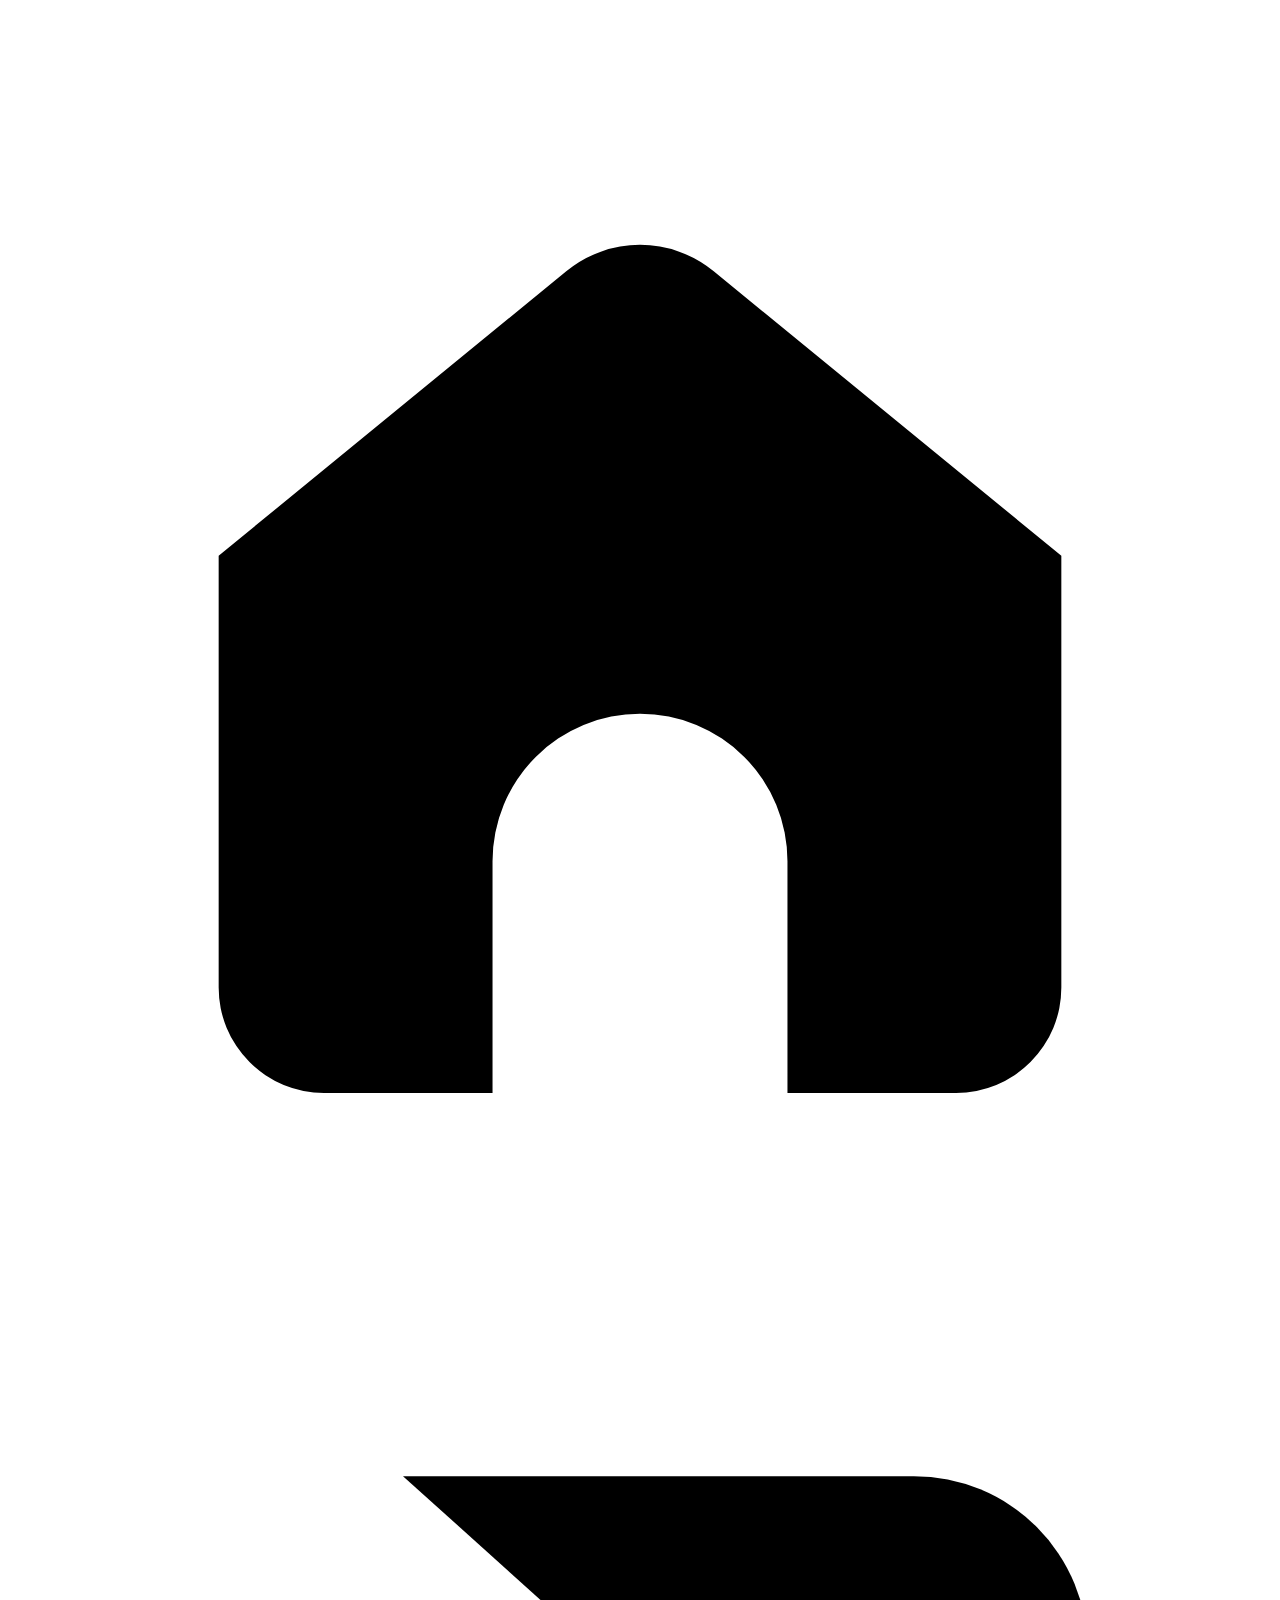
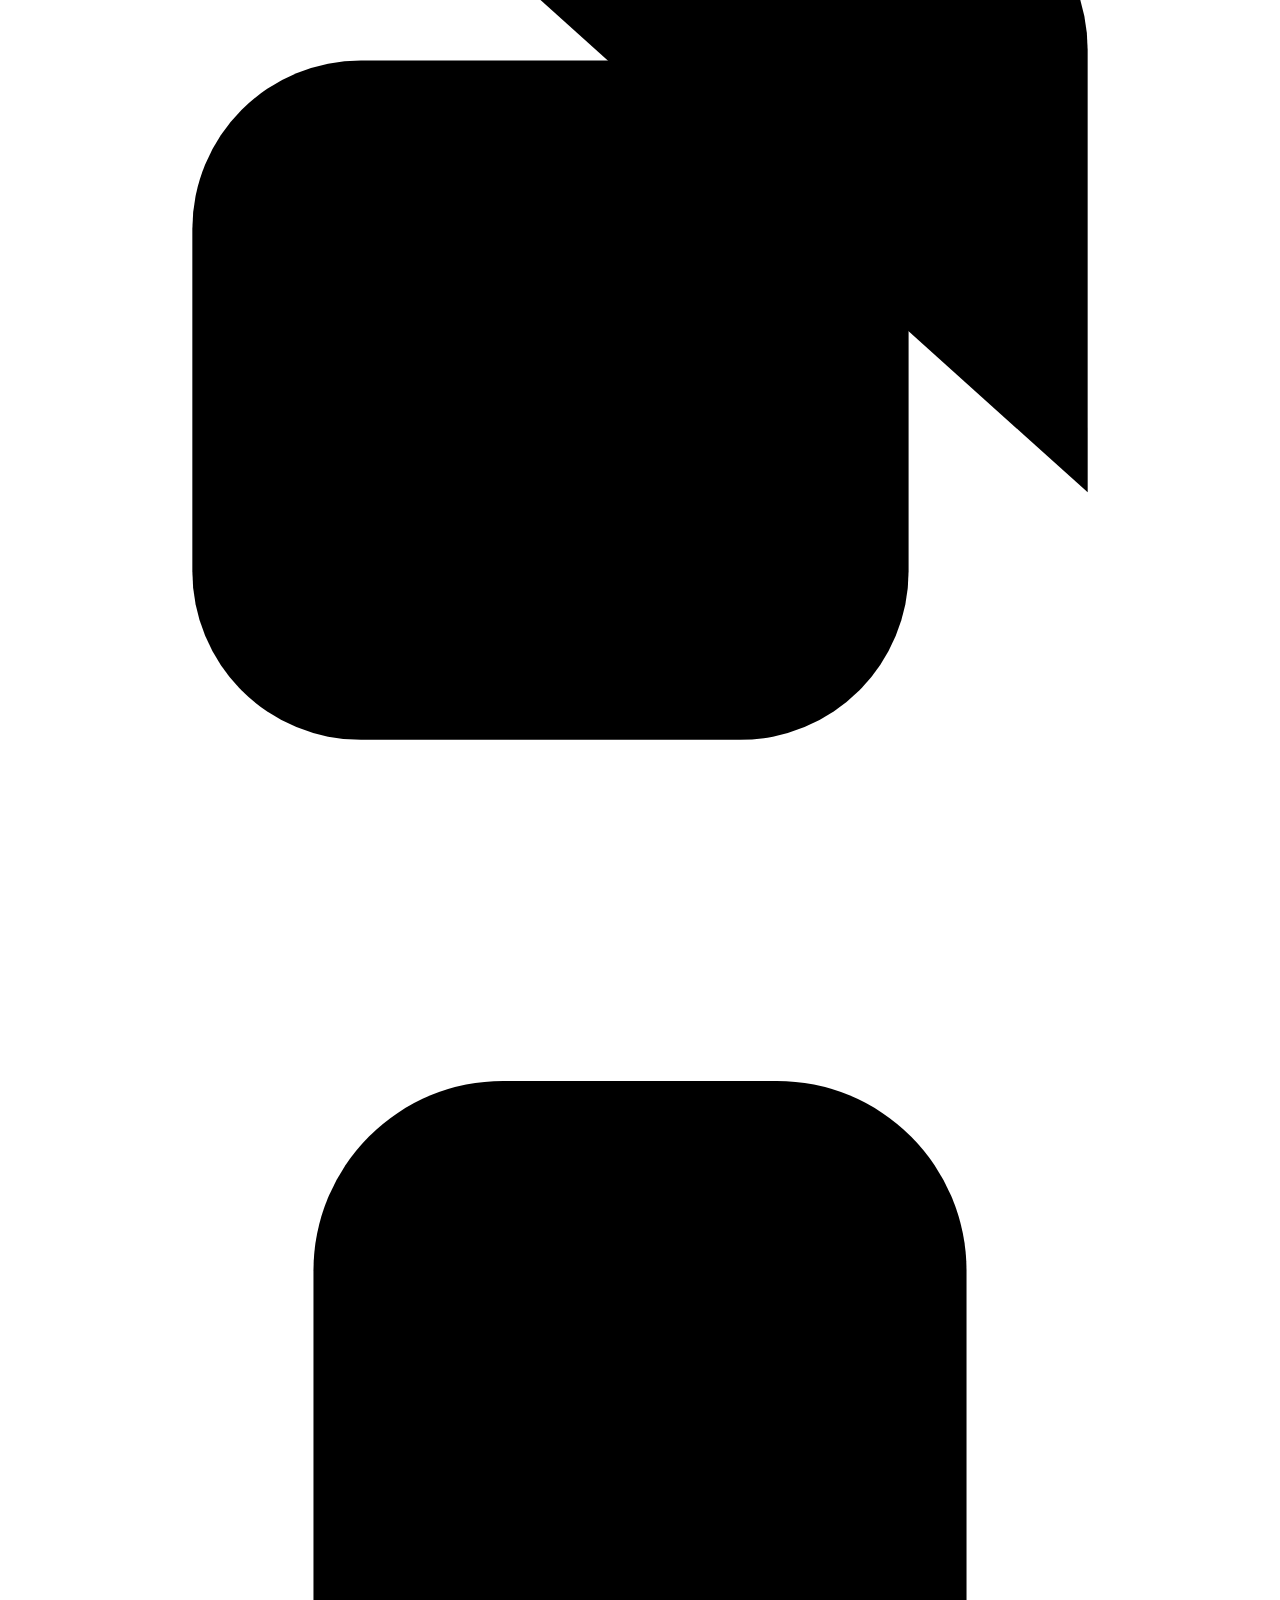
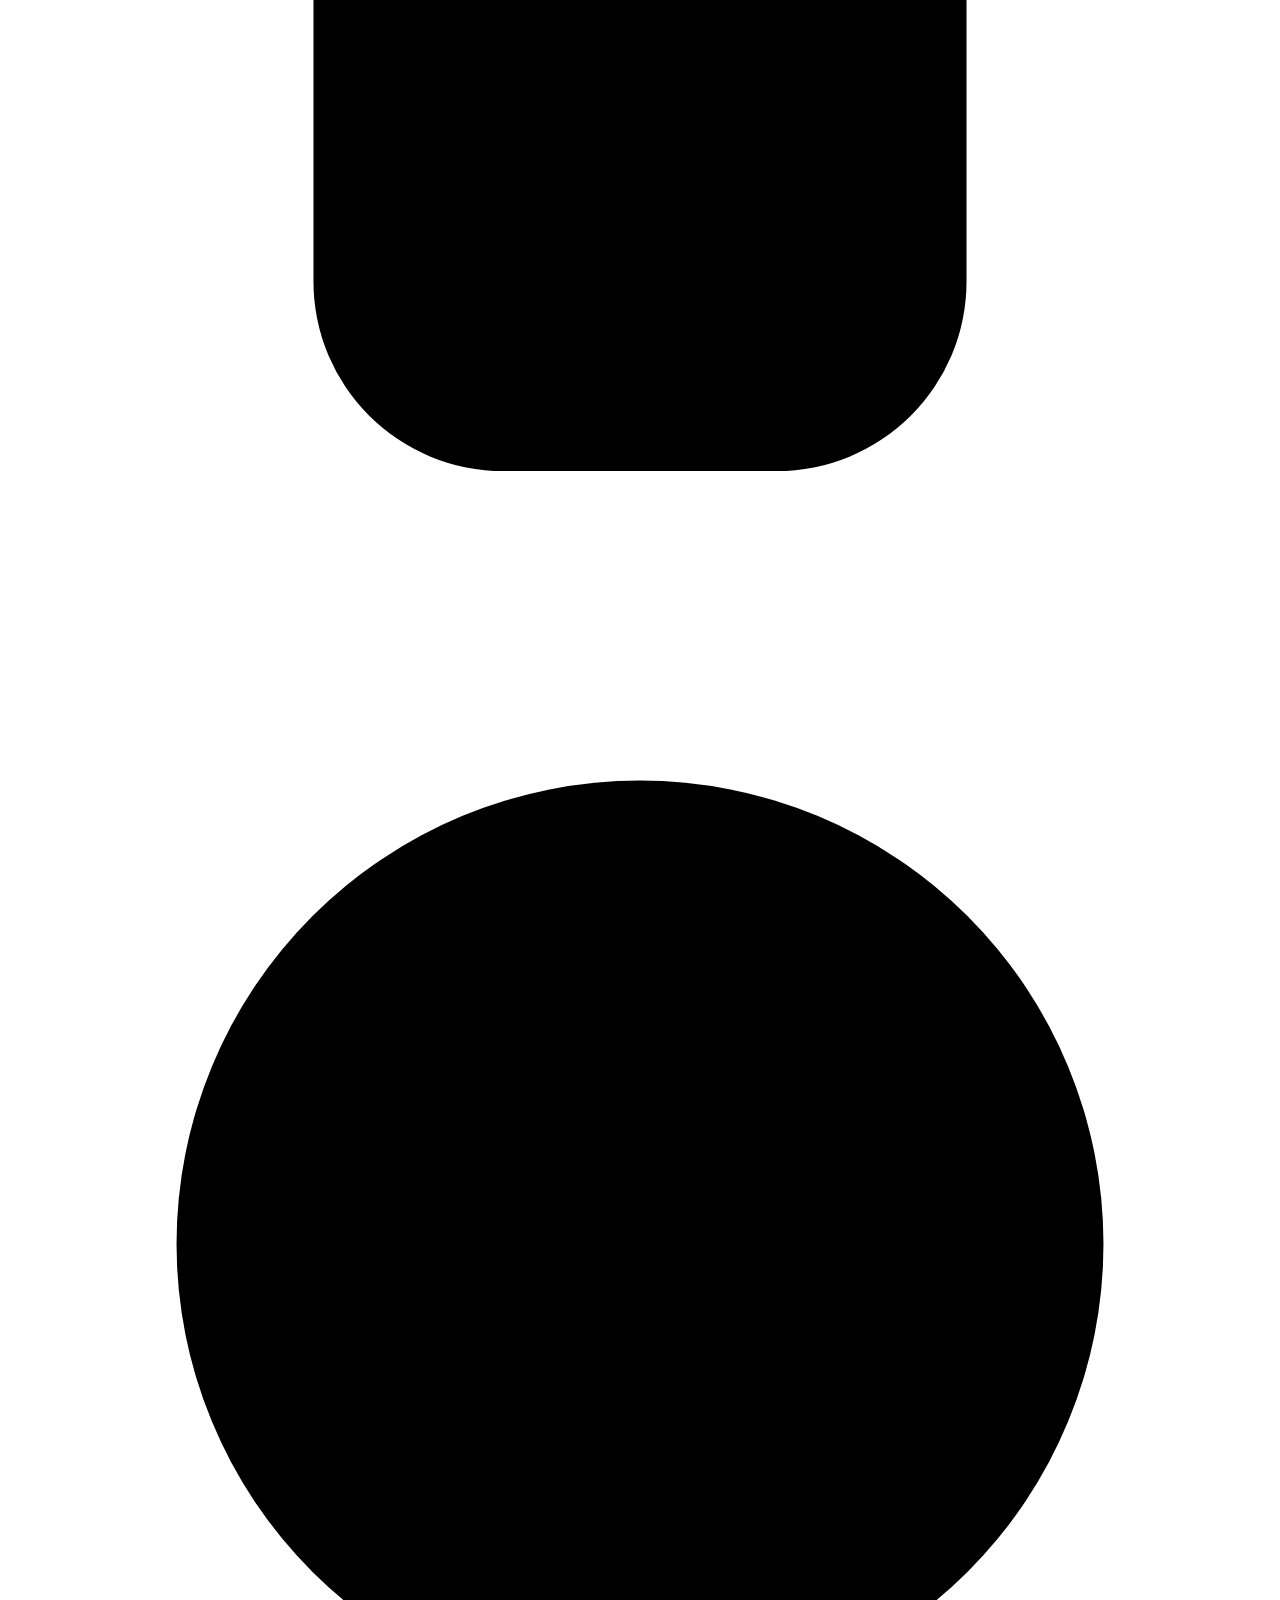
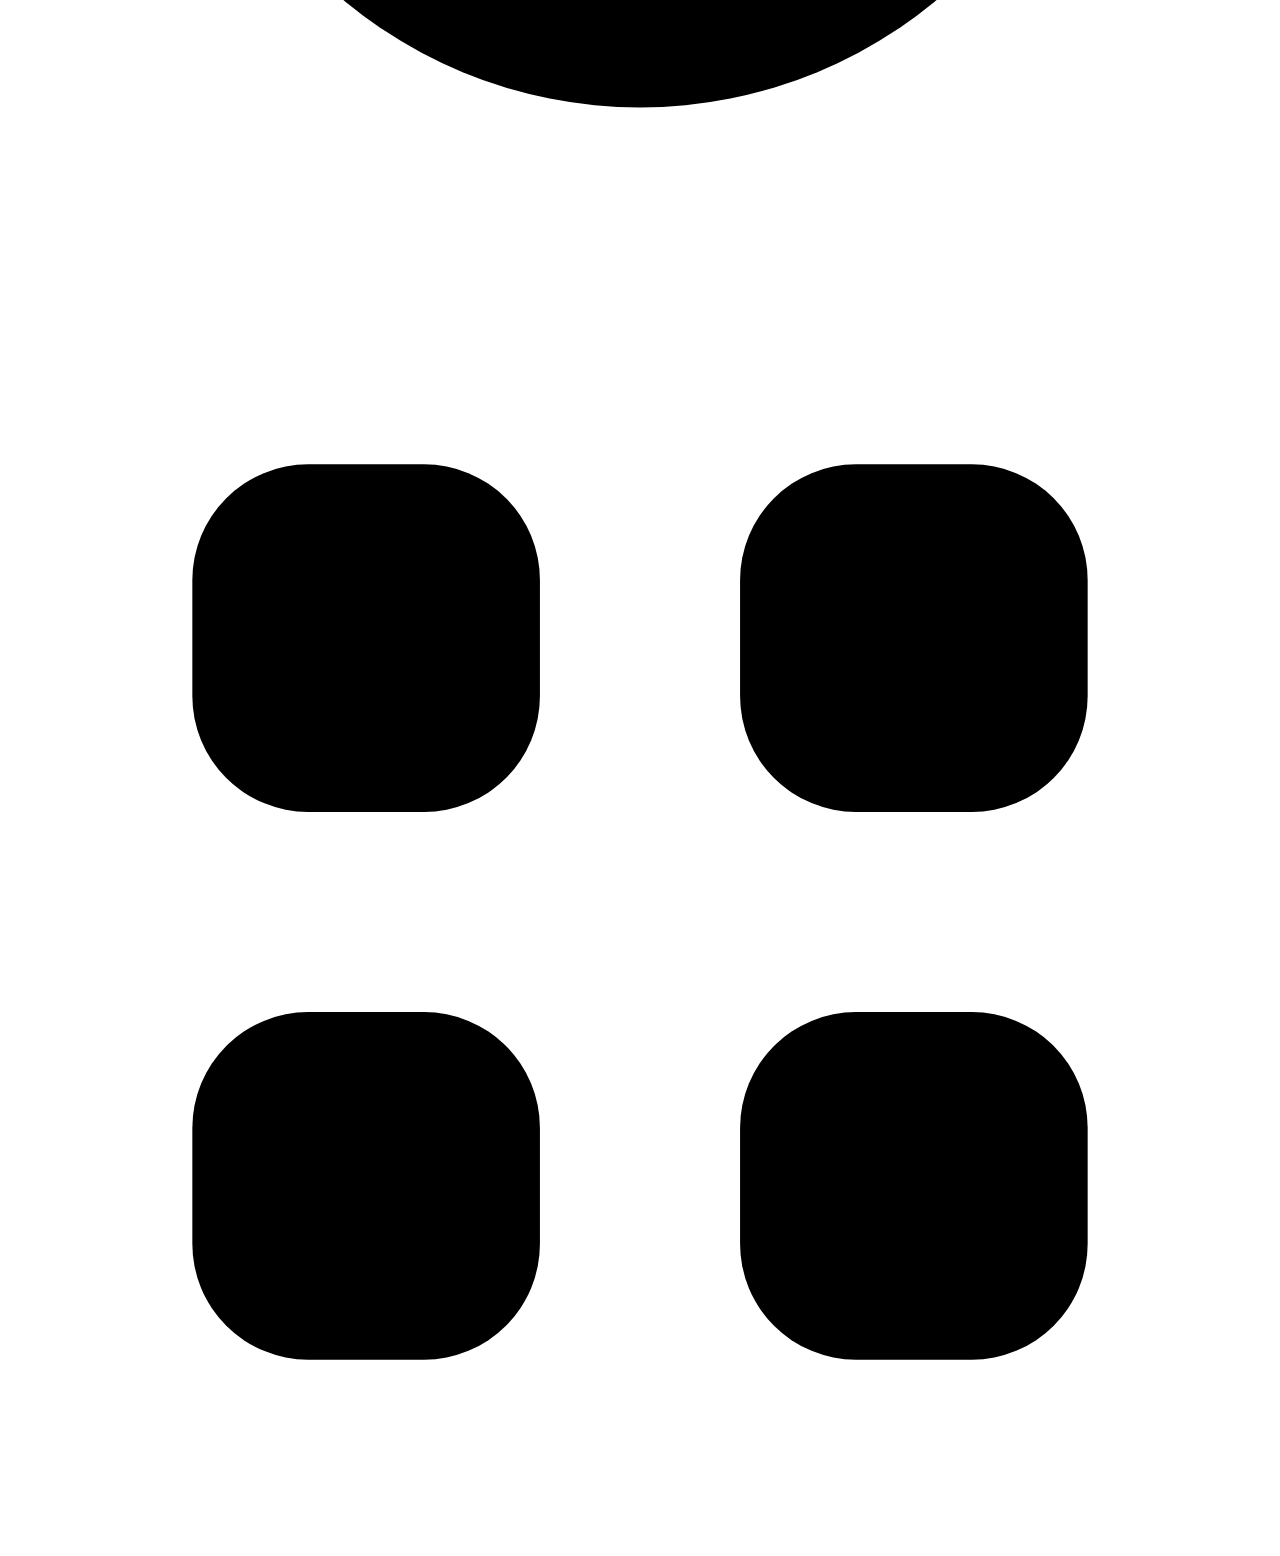
==== velvet/static/index.html @ 1a787cc7 "Velvet: start app from VidShelf 10.6 with comics backend Copy VidShelf 10.6 Android app and web UI i" ====
<!doctype html>
<html lang="ko">
<head>
<meta charset="utf-8">
<meta name="viewport" content="width=device-width, initial-scale=1, viewport-fit=cover">
<meta name="theme-color" content="#F4F3EF">
<title>VidShelf</title>
<link rel="icon" href="data:image/svg+xml,%3Csvg xmlns='http://www.w3.org/2000/svg' viewBox='0 0 32 32'%3E%3Crect width='32' height='32' rx='7' fill='%23e8a33d'/%3E%3Cpath d='M12 9l11 7-11 7z' fill='%230f1115'/%3E%3C/svg%3E">
<link rel="stylesheet" href="https://fonts.googleapis.com/css2?family=IBM+Plex+Sans+KR:wght@400;500;600;700&display=swap">
<link rel="stylesheet" href="/style.css">
<script>
/* 첫 화면이 그려지기 전에 테마 적용 (시스템 / 라이트 / 다크) */
(function () {
  var pref = "system";
  try { pref = localStorage.getItem("vs-theme") || "system"; } catch (e) {}
  var sysDark;
  try { sysDark = window.VidShelfApp ? VidShelfApp.isSystemDark() : matchMedia("(prefers-color-scheme: dark)").matches; } catch (e) { sysDark = false; }
  document.documentElement.dataset.theme = pref === "dark" || (pref === "system" && sysDark) ? "dark" : "light";
})();
</script>
</head>
<body>
<header class="topbar">
  <div id="jobbar" class="jobbar" hidden></div>
  <nav class="tabs" aria-label="메뉴">
    <span class="tab-blob" aria-hidden="true"></span>
    <a href="#/home" draggable="false" data-tab="home" aria-label="홈" title="홈"><svg class="ico" viewBox="0 0 24 24" aria-hidden="true"><path class="b" d="M4 10.4 10.6 5a2.2 2.2 0 0 1 2.8 0L20 10.4V18.6a2 2 0 0 1-2 2h-3.2v-4.4a2.8 2.8 0 0 0-5.6 0v4.4H6a2 2 0 0 1-2-2z"/></svg></a>
    <a href="#/media" draggable="false" data-tab="media" aria-label="미디어" title="미디어 (동영상·사진)"><svg class="ico" viewBox="0 0 24 24" aria-hidden="true"><path d="M7.5 3.8h9.7a3.3 3.3 0 0 1 3.3 3.3v8.4"/><rect class="b" x="3.5" y="7.3" width="13.6" height="12.9" rx="3.2"/><path class="tp" d="M8.03 11.5Q8.03 10.75 8.69 11.11L12.78 13.39Q13.43 13.75 12.78 14.11L8.69 16.39Q8.03 16.75 8.03 16z"/></svg></a>
    <a href="#/shorts" draggable="false" data-tab="shorts" aria-label="숏폼" title="숏폼 (2분 이하)"><svg class="ico" viewBox="0 0 24 24" aria-hidden="true"><rect class="b" x="5.8" y="2.6" width="12.4" height="18.8" rx="3.6"/><path class="tp" d="M9.56 9.45Q9.56 8.7 10.22 9.07L14.71 11.63Q15.36 12 14.71 12.37L10.22 14.93Q9.56 15.3 9.56 14.55z"/></svg></a>
    <a href="#/explore" draggable="false" data-tab="explore" aria-label="탐색" title="탐색 (사람·태그)"><svg class="ico" viewBox="0 0 24 24" aria-hidden="true"><circle class="b" cx="12" cy="12" r="8.8"/><path class="k fk" d="M15.6 8.4 13.4 13.4 8.4 15.6 10.6 10.6z"/></svg></a>
    <a href="#/library" draggable="false" data-tab="library" aria-label="설정" title="설정 (시청 기록·파일·설정)"><svg class="ico" viewBox="0 0 24 24" aria-hidden="true"><rect class="b" x="3.5" y="3.5" width="6.6" height="6.6" rx="2.2"/><rect class="b" x="13.9" y="3.5" width="6.6" height="6.6" rx="2.2"/><rect class="b" x="3.5" y="13.9" width="6.6" height="6.6" rx="2.2"/><rect class="b" x="13.9" y="13.9" width="6.6" height="6.6" rx="2.2"/></svg></a>
  </nav>
</header>
<main id="app"></main>
<div id="toast" class="toast" hidden></div>
<script src="/app.js"></script>
</body>
</html>
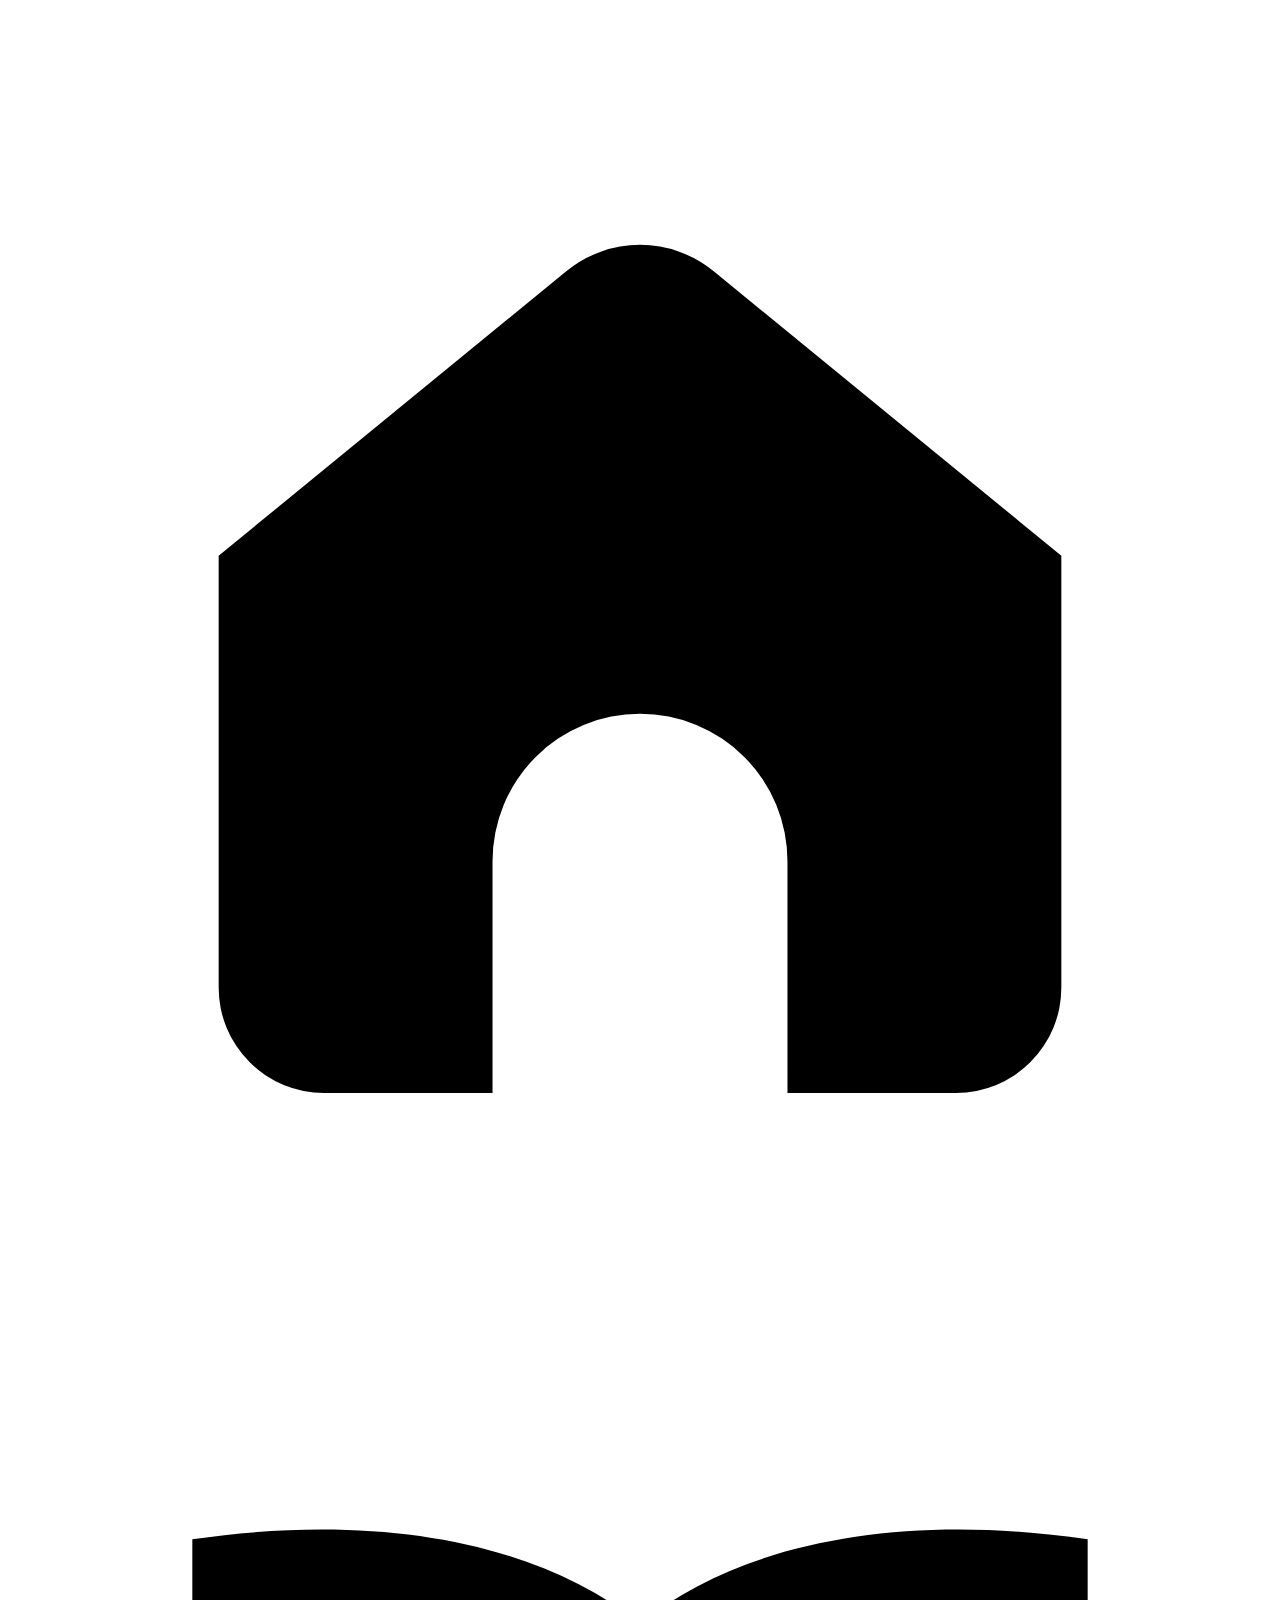
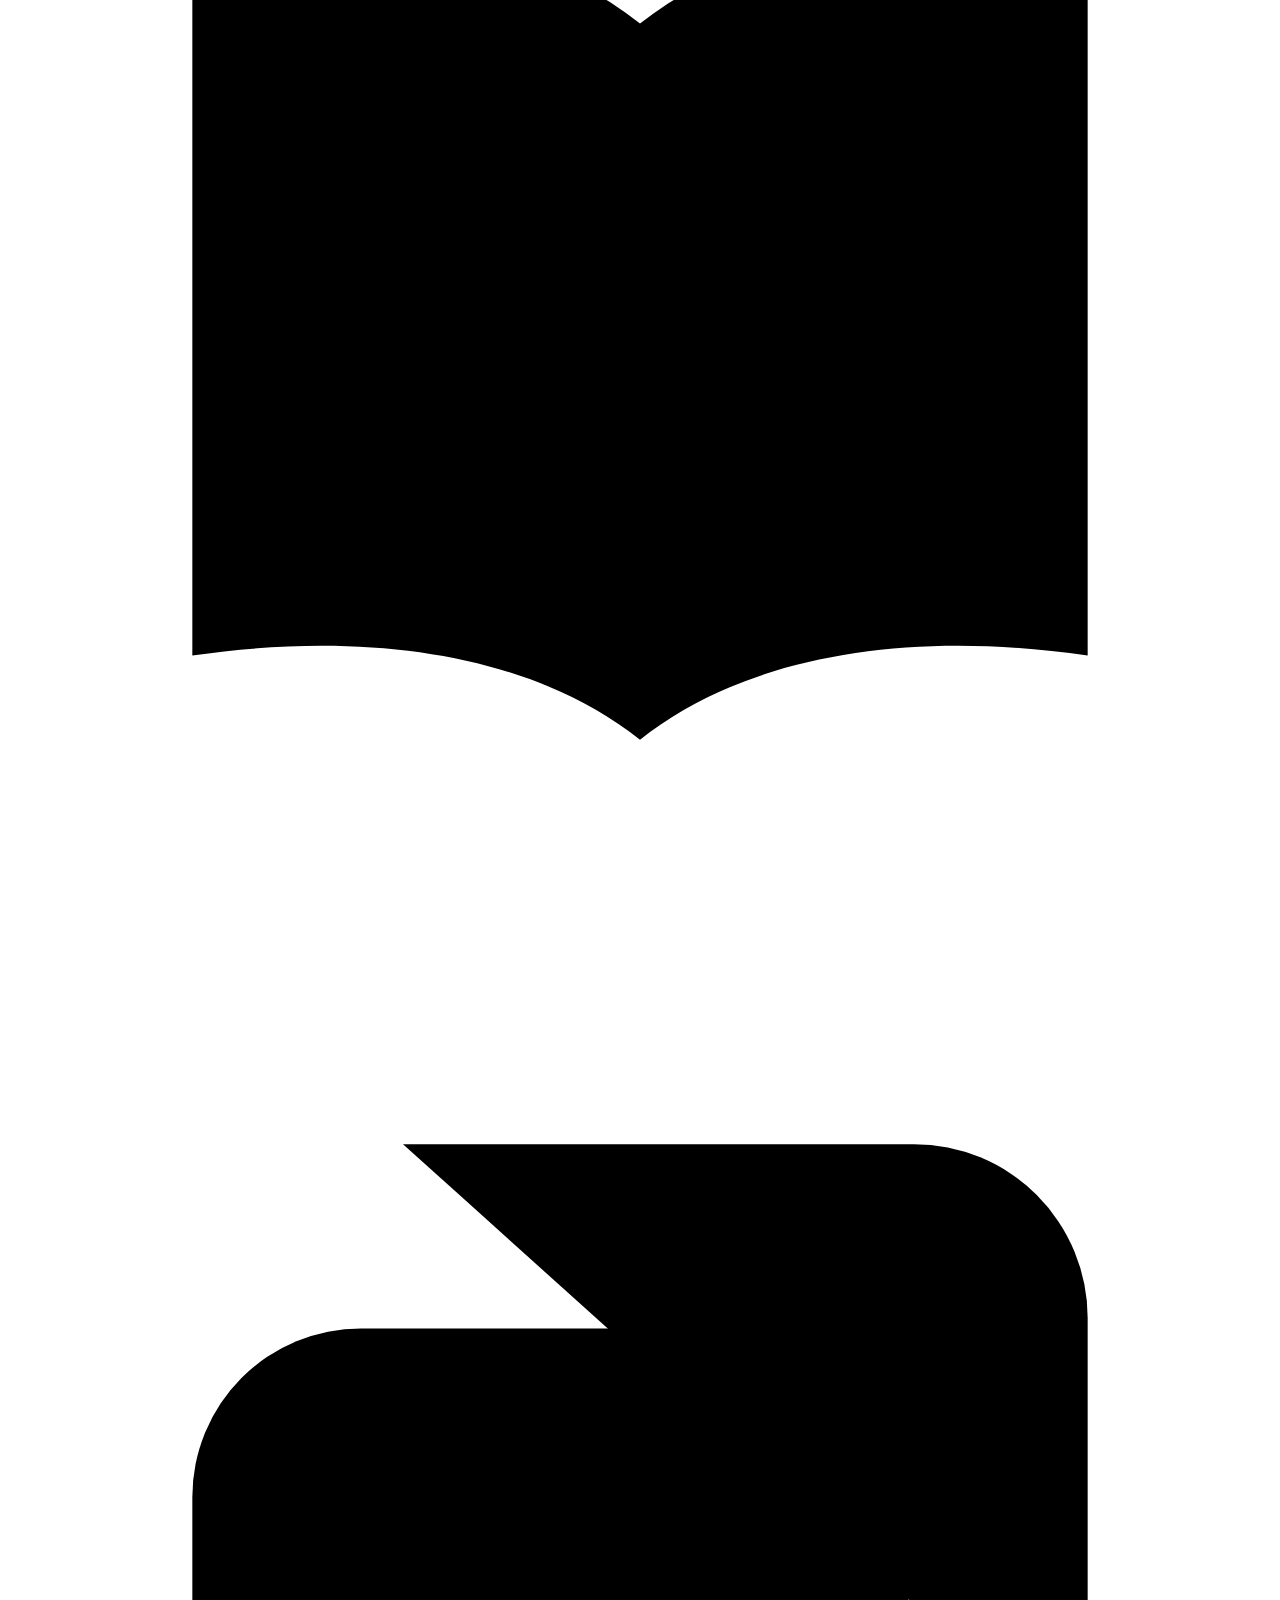
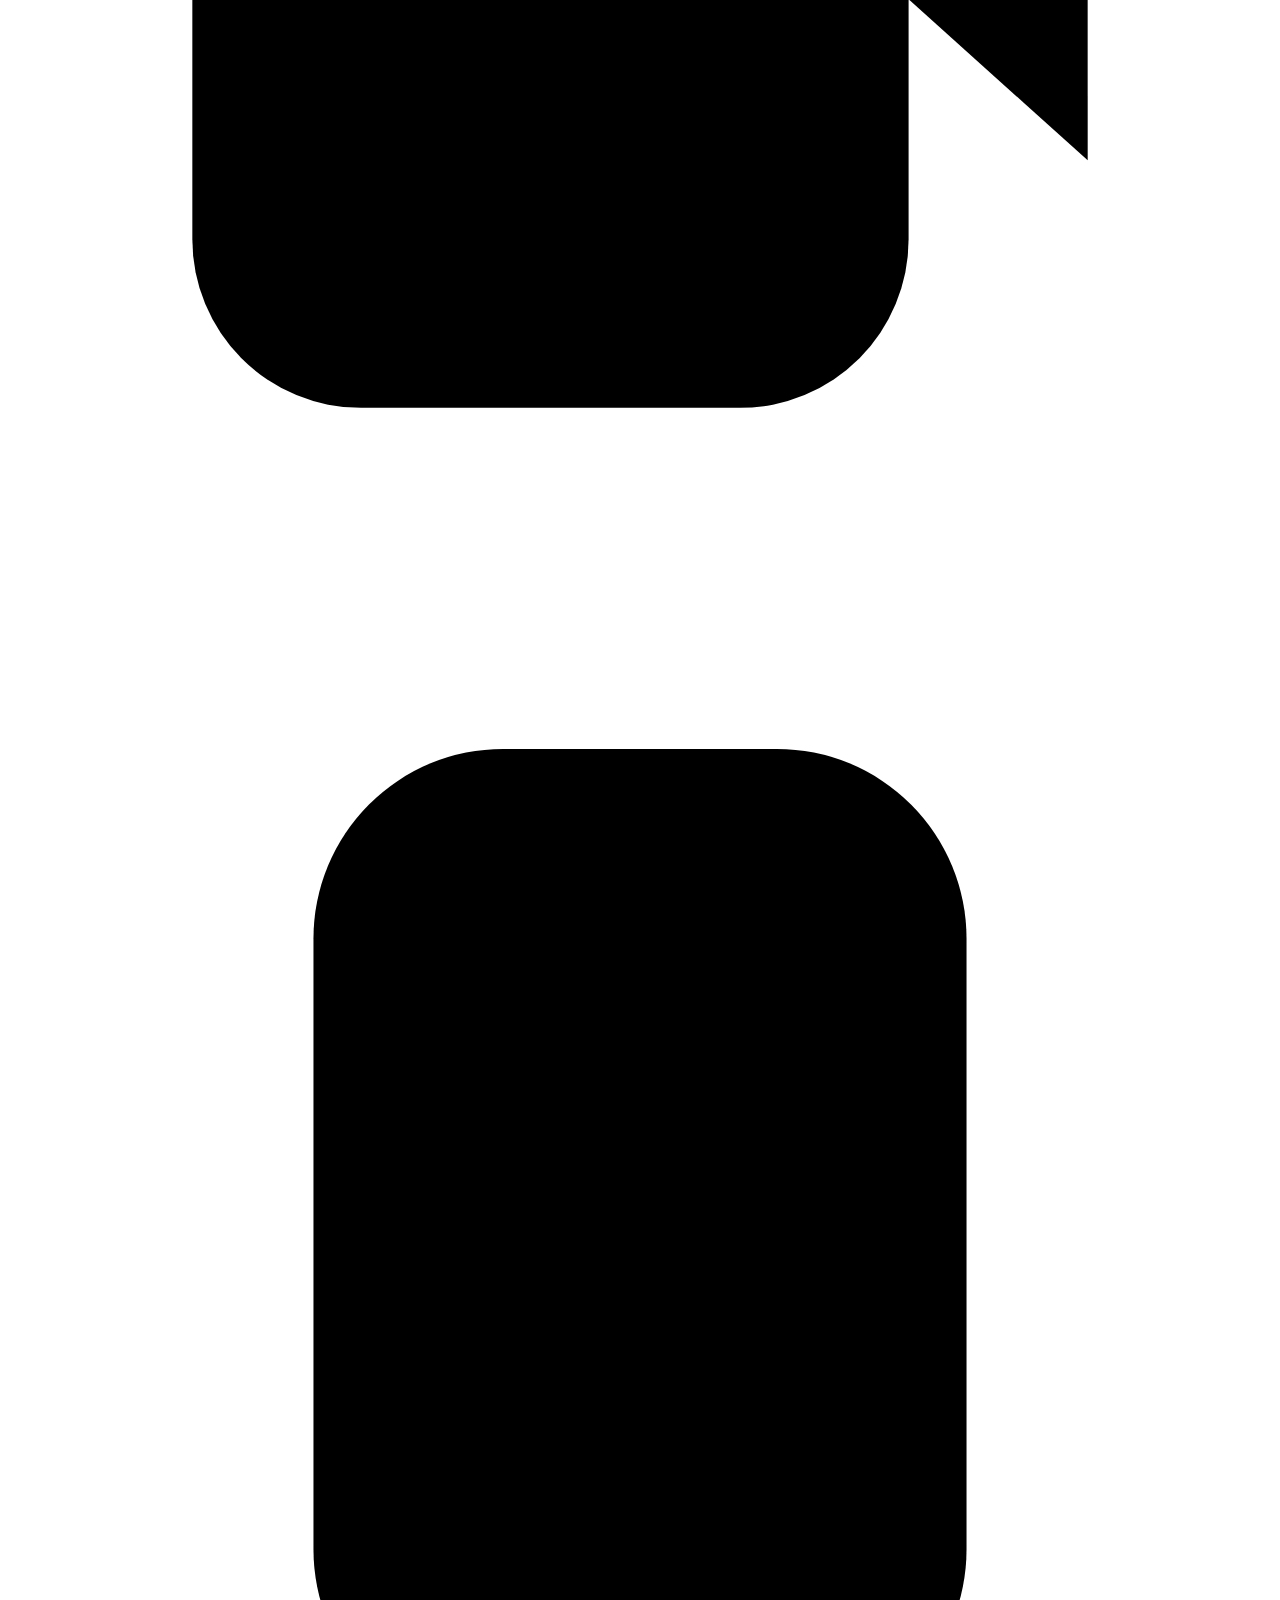
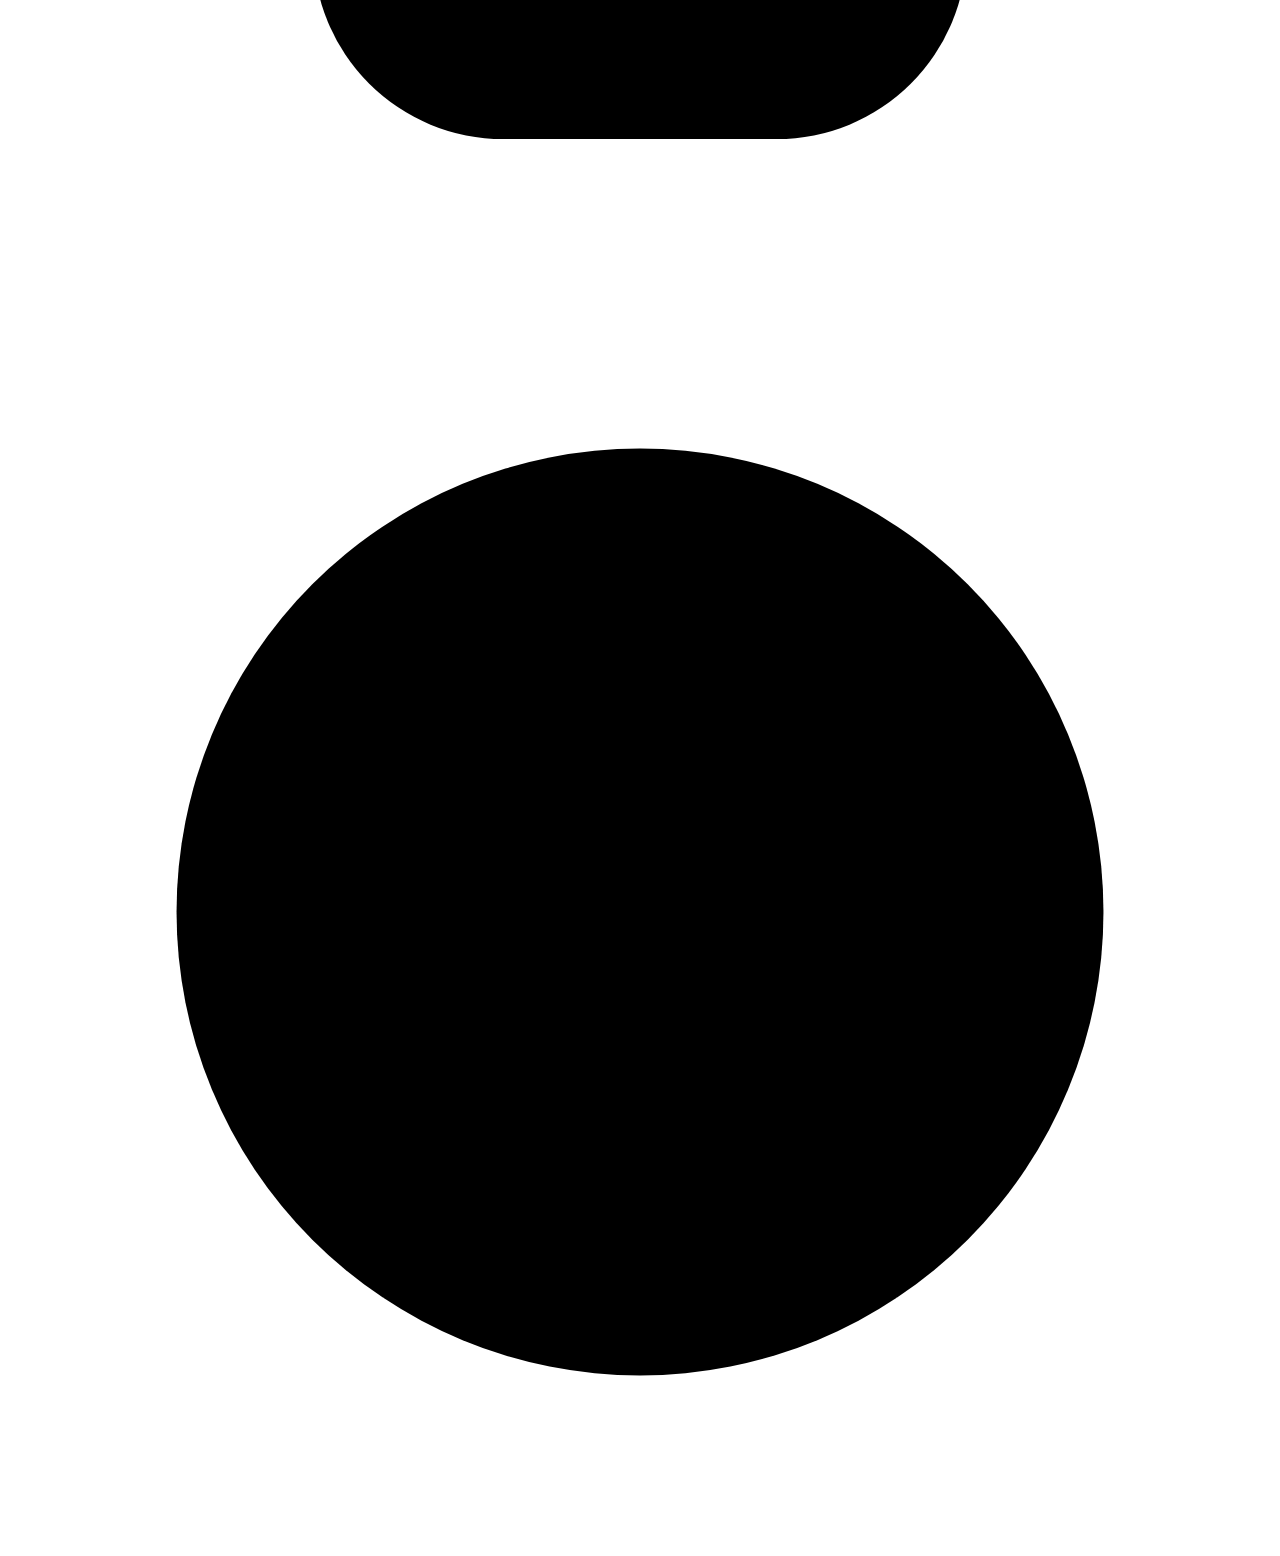
==== commit 7634e386: "Velvet: comics tab, Velvet design and APK workflow Add the 만화 tab (Korean, favorites, saved, comic i" ====
--- a/velvet/static/index.html
+++ b/velvet/static/index.html
@@ -3,16 +3,17 @@
 <head>
 <meta charset="utf-8">
 <meta name="viewport" content="width=device-width, initial-scale=1, viewport-fit=cover">
-<meta name="theme-color" content="#F4F3EF">
-<title>VidShelf</title>
-<link rel="icon" href="data:image/svg+xml,%3Csvg xmlns='http://www.w3.org/2000/svg' viewBox='0 0 32 32'%3E%3Crect width='32' height='32' rx='7' fill='%23e8a33d'/%3E%3Cpath d='M12 9l11 7-11 7z' fill='%230f1115'/%3E%3C/svg%3E">
-<link rel="stylesheet" href="https://fonts.googleapis.com/css2?family=IBM+Plex+Sans+KR:wght@400;500;600;700&display=swap">
+<meta name="theme-color" content="#130C11">
+<title>Velvet</title>
+<link rel="icon" href="data:image/svg+xml,%3Csvg xmlns='http://www.w3.org/2000/svg' viewBox='0 0 32 32'%3E%3Crect width='32' height='32' rx='8' fill='%236a1c40'/%3E%3Cpath d='M7 25v-7a3 3 0 0 1 6 0v7z' fill='%23f4e9ec'/%3E%3Cpath d='M13.5 25V12a3 3 0 0 1 6 0v13z' fill='%23f07a9a'/%3E%3Cpath d='M20 25v-9a3 3 0 0 1 6 0v9z' fill='%23e2b970'/%3E%3C/svg%3E">
+<link rel="stylesheet" href="https://fonts.googleapis.com/css2?family=Cormorant+Garamond:wght@600;700&family=Gowun+Batang:wght@400;700&family=IBM+Plex+Sans+KR:wght@400;500;600;700&display=swap">
 <link rel="stylesheet" href="/style.css">
+<link rel="stylesheet" href="/velvet.css">
 <script>
 /* 첫 화면이 그려지기 전에 테마 적용 (시스템 / 라이트 / 다크) */
 (function () {
-  var pref = "system";
-  try { pref = localStorage.getItem("vs-theme") || "system"; } catch (e) {}
+  var pref = "dark";
+  try { pref = localStorage.getItem("vs-theme") || "dark"; } catch (e) {}   // Velvet: 밤 테마가 기본
   var sysDark;
   try { sysDark = window.VidShelfApp ? VidShelfApp.isSystemDark() : matchMedia("(prefers-color-scheme: dark)").matches; } catch (e) { sysDark = false; }
   document.documentElement.dataset.theme = pref === "dark" || (pref === "system" && sysDark) ? "dark" : "light";
@@ -25,14 +26,15 @@
   <nav class="tabs" aria-label="메뉴">
     <span class="tab-blob" aria-hidden="true"></span>
     <a href="#/home" draggable="false" data-tab="home" aria-label="홈" title="홈"><svg class="ico" viewBox="0 0 24 24" aria-hidden="true"><path class="b" d="M4 10.4 10.6 5a2.2 2.2 0 0 1 2.8 0L20 10.4V18.6a2 2 0 0 1-2 2h-3.2v-4.4a2.8 2.8 0 0 0-5.6 0v4.4H6a2 2 0 0 1-2-2z"/></svg></a>
+    <a href="#/comics" draggable="false" data-tab="comics" aria-label="만화" title="만화 (e-hentai)"><svg class="ico" viewBox="0 0 24 24" aria-hidden="true"><path class="b" d="M12 6.6C10 5 6.9 4.5 3.5 5v13.6c3.4-.5 6.5 0 8.5 1.6 2-1.6 5.1-2.1 8.5-1.6V5C17.1 4.5 14 5 12 6.6z"/><path class="k" d="M12 6.6v13.6"/></svg></a>
     <a href="#/media" draggable="false" data-tab="media" aria-label="미디어" title="미디어 (동영상·사진)"><svg class="ico" viewBox="0 0 24 24" aria-hidden="true"><path d="M7.5 3.8h9.7a3.3 3.3 0 0 1 3.3 3.3v8.4"/><rect class="b" x="3.5" y="7.3" width="13.6" height="12.9" rx="3.2"/><path class="tp" d="M8.03 11.5Q8.03 10.75 8.69 11.11L12.78 13.39Q13.43 13.75 12.78 14.11L8.69 16.39Q8.03 16.75 8.03 16z"/></svg></a>
     <a href="#/shorts" draggable="false" data-tab="shorts" aria-label="숏폼" title="숏폼 (2분 이하)"><svg class="ico" viewBox="0 0 24 24" aria-hidden="true"><rect class="b" x="5.8" y="2.6" width="12.4" height="18.8" rx="3.6"/><path class="tp" d="M9.56 9.45Q9.56 8.7 10.22 9.07L14.71 11.63Q15.36 12 14.71 12.37L10.22 14.93Q9.56 15.3 9.56 14.55z"/></svg></a>
-    <a href="#/explore" draggable="false" data-tab="explore" aria-label="탐색" title="탐색 (사람·태그)"><svg class="ico" viewBox="0 0 24 24" aria-hidden="true"><circle class="b" cx="12" cy="12" r="8.8"/><path class="k fk" d="M15.6 8.4 13.4 13.4 8.4 15.6 10.6 10.6z"/></svg></a>
-    <a href="#/library" draggable="false" data-tab="library" aria-label="설정" title="설정 (시청 기록·파일·설정)"><svg class="ico" viewBox="0 0 24 24" aria-hidden="true"><rect class="b" x="3.5" y="3.5" width="6.6" height="6.6" rx="2.2"/><rect class="b" x="13.9" y="3.5" width="6.6" height="6.6" rx="2.2"/><rect class="b" x="3.5" y="13.9" width="6.6" height="6.6" rx="2.2"/><rect class="b" x="13.9" y="13.9" width="6.6" height="6.6" rx="2.2"/></svg></a>
+    <a href="#/explore" draggable="false" data-tab="explore" aria-label="탐색" title="탐색 (사람·태그·폴더·보관함)"><svg class="ico" viewBox="0 0 24 24" aria-hidden="true"><circle class="b" cx="12" cy="12" r="8.8"/><path class="k fk" d="M15.6 8.4 13.4 13.4 8.4 15.6 10.6 10.6z"/></svg></a>
   </nav>
 </header>
 <main id="app"></main>
 <div id="toast" class="toast" hidden></div>
+<script src="/comics.js"></script>
 <script src="/app.js"></script>
 </body>
 </html>
